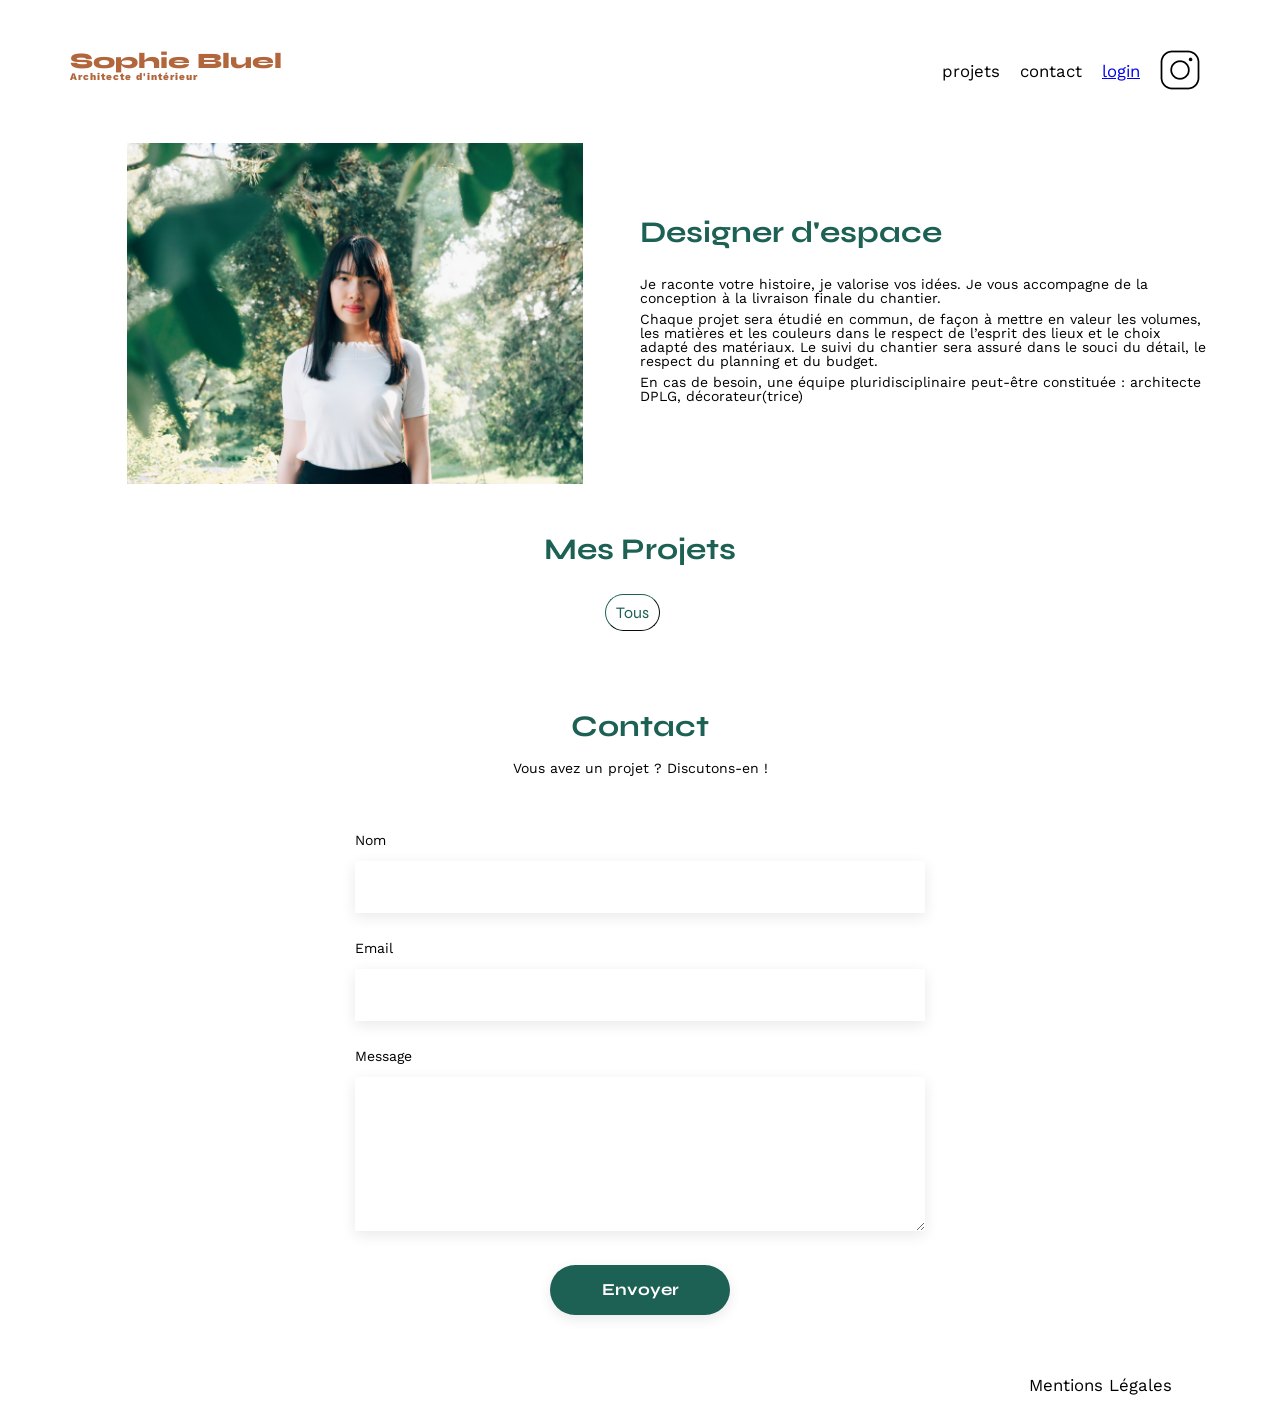
==== FrontEnd/index.html @ 935d4b72 "re initialisation git de la branche main du projet" ====
<!DOCTYPE html>
<html lang="fr">

<head>
	<meta charset="UTF-8">
	<title>Sophie Bluel - Architecte d'intérieur</title>
	<meta name="viewport" content="width=device-width, initial-scale=1.0">
	<link rel="preconnect" href="https://fonts.googleapis.com">
	<link rel="preconnect" href="https://fonts.gstatic.com" crossorigin>
	<link href="https://fonts.googleapis.com/css2?family=Syne:wght@700;800&family=Work+Sans&display=swap"
		rel="stylesheet">
	<meta name="description" content="">
	<script type="module" src="/Backend/category.js" defer></script>
	<script type="module" src="/Backend/works.js" defer></script>
	<script type="module" src="/Backend/filtres.js" defer></script>
	<link rel="stylesheet" href="./assets/style.css">
</head>

<body>
	<header>
		<h1>Sophie Bluel <span>Architecte d'intérieur</span></h1>
		<nav>
			<ul>
				<li>projets</li>
				<li>contact</li>
				<a href="./connection.html">
					<li>login</li>
				</a>
				<li><img src="./assets/icons/instagram.png" alt="Instagram"></li>
			</ul>
		</nav>
	</header>
	<main>
		<section id="introduction">
			<figure>
				<img src="./assets/images/sophie-bluel.png" alt="">
			</figure>
			<article>
				<h2>Designer d'espace</h2>
				<p>Je raconte votre histoire, je valorise vos idées. Je vous accompagne de la conception à la livraison
					finale du chantier.</p>
				<p>Chaque projet sera étudié en commun, de façon à mettre en valeur les volumes, les matières et les
					couleurs dans le respect de l’esprit des lieux et le choix adapté des matériaux. Le suivi du
					chantier sera assuré dans le souci du détail, le respect du planning et du budget.</p>
				<p>En cas de besoin, une équipe pluridisciplinaire peut-être constituée : architecte DPLG,
					décorateur(trice)</p>
			</article>
		</section>
		<section id="portfolio">
			<h2>Mes Projets</h2>
			<div id="filtres">
				<button data-category-id="0">
					Tous
				</button>
			</div>
			<div class="gallery">
				
			</div>
		</section>
		<section id="contact">
			<h2>Contact</h2>
			<p>Vous avez un projet ? Discutons-en !</p>
			<form action="#" method="post">
				<label for="name">Nom</label>
				<input type="text" name="name" id="name">
				<label for="email">Email</label>
				<input type="email" name="email" id="email">
				<label for="message">Message</label>
				<textarea name="message" id="message" cols="30" rows="10"></textarea>
				<input type="submit" value="Envoyer">
			</form>
		</section>
	</main>

	<footer>
		<nav>
			<ul>
				<li>Mentions Légales</li>
			</ul>
		</nav>
	</footer>
</body>

</html>
---- FrontEnd/assets/style.css ----
/* http://meyerweb.com/eric/tools/css/reset/
   v2.0 | 20110126
   License: none (public domain)
*/

html,
body,
div,
span,
applet,
object,
iframe,
h1,
h2,
h3,
h4,
h5,
h6,
p,
blockquote,
pre,
a,
abbr,
acronym,
address,
big,
cite,
code,
del,
dfn,
em,
img,
ins,
kbd,
q,
s,
samp,
small,
strike,
strong,
sub,
sup,
tt,
var,
b,
u,
i,
center,
dl,
dt,
dd,
ol,
ul,
li,
fieldset,
form,
label,
legend,
table,
caption,
tbody,
tfoot,
thead,
tr,
th,
td,
article,
aside,
canvas,
details,
embed,
figure,
figcaption,
footer,
header,
hgroup,
menu,
nav,
output,
ruby,
section,
summary,
time,
mark,
audio,
video {
	margin: 0;
	padding: 0;
	border: 0;
	font-size: 100%;
	font: inherit;
	vertical-align: baseline;
}

/* HTML5 display-role reset for older browsers */
article,
aside,
details,
figcaption,
figure,
footer,
header,
hgroup,
menu,
nav,
section {
	display: block;
}

body {
	line-height: 1;
}

ol,
ul {
	list-style: none;
}

blockquote,
q {
	quotes: none;
}

blockquote:before,
blockquote:after,
q:before,
q:after {
	content: '';
	content: none;
}

table {
	border-collapse: collapse;
	border-spacing: 0;
}

/** end reset css**/
body {
	max-width: 1140px;
	margin: auto;
	font-family: 'Work Sans';
	font-size: 14px;
}

header {
	display: flex;
	justify-content: space-between;
	margin: 50px 0
}

section {
	margin: 50px 0
}

h1 {
	display: flex;
	flex-direction: column;
	font-family: 'Syne';
	font-size: 22px;
	font-weight: 800;
	color: #B1663C
}

h1>span {
	font-family: 'Work Sans';
	font-size: 10px;
	letter-spacing: 0.1em;
	;
}

h2 {
	font-family: 'Syne';
	font-weight: 700;
	font-size: 30px;
	color: #1D6154
}

nav ul {
	display: flex;
	align-items: center;
	list-style-type: none;

}

nav li {
	padding: 0 10px;
	font-size: 1.2em;
}

li:hover {
	color: #B1663C;
}

#introduction {
	display: flex;
	align-items: center;
}

#introduction figure {
	flex: 1
}

#introduction img {
	display: block;
	margin: auto;
	width: 80%;
}

#introduction article {
	flex: 1
}

#introduction h2 {
	margin-bottom: 1em;
}

#introduction p {
	margin-bottom: 0.5em;
}

#portfolio h2 {
	text-align: center;
	margin-bottom: 1em;
}

.gallery {
	width: 100%;
	display: grid;
	grid-template-columns: 1fr 1fr 1fr;
	grid-column-gap: 20px;
	grid-row-gap: 20px;
}

.gallery img {
	width: 100%;

}

#contact {
	width: 50%;
	margin: auto;
}

#contact>* {
	text-align: center;

}

#contact h2 {
	margin-bottom: 20px;
}

#contact form {
	text-align: left;
	margin-top: 30px;
	display: flex;
	flex-direction: column;
}

#contact input {
	height: 50px;
	font-size: 1.2em;
	border: none;
	box-shadow: 0px 4px 14px rgba(0, 0, 0, 0.09);
}

#contact label {
	margin: 2em 0 1em 0;
}

#contact textarea {
	border: none;
	box-shadow: 0px 4px 14px rgba(0, 0, 0, 0.09);
}

input[type="submit"] {
	font-family: 'Syne';
	font-weight: 700;
	color: white;
	background-color: #1D6154;
	margin: 2em auto;
	width: 180px;
	text-align: center;
	border-radius: 60px;
}

footer nav ul {
	display: flex;
	justify-content: flex-end;
	margin: 2em
}

/* les filtres */
button {

	border-color: #1D6154;
	border-width: 1px;
	background-color: white;
	border-radius: 60px;
	color: #1D6154;
	font-size: 16px;
	text-align: center;
	font-family: 'Syne';
}

#filtres {
	display: flex;
	justify-content: center;
	margin-bottom: 30px;
	height: 37px;
}
#filtres button {
padding-left: 10px;
padding-right: 10px;
margin-right: 15px;
}

button:hover {
	background-color: #1D6154;
	color: white;
}

.active {
	background-color: #1D6154;
	color: white;
}

/* log in */
#log_in>* {
	text-align: center;

}

#log_in h2 {
	margin-bottom: 20px;
}

#log_in input {
	height: 50px;
	font-size: 1.2em;
	border: none;
	box-shadow: 0px 4px 14px rgba(0, 0, 0, 0.09);
}

#log_in label {
	margin: 2em 0 1em 0;
	width: 379px;
	margin-left: auto;
	margin-right: auto;
}
#log_in form {
	text-align: left;
	margin-top: 30px;
	display: flex;
	flex-direction: column;
}
#input_email {
	width: 379px;
	margin-left: auto;
	margin-right: auto;
}
#input_password {
	width: 379px;
	margin-left: auto;
	margin-right: auto;
}
#log_in a {
	display: block;
	margin-left: auto;
	margin-right: auto;
	color: #3D3D3D;
}
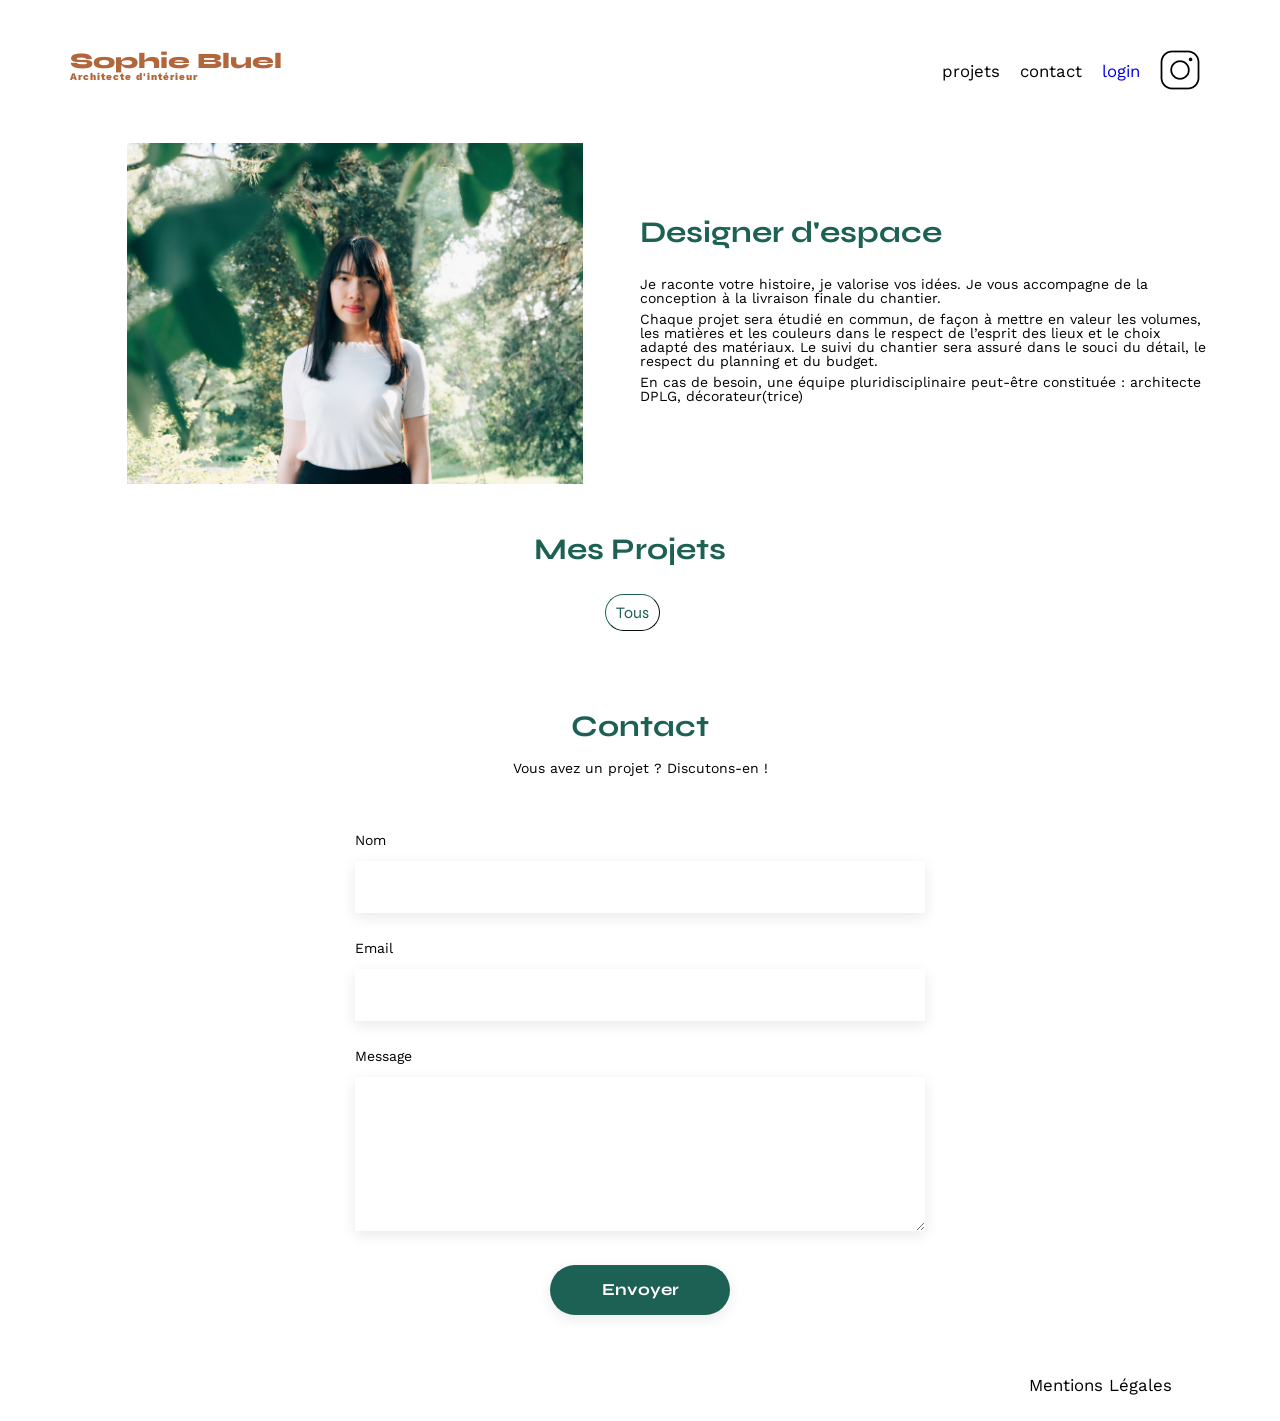
==== commit 398c1542: "integration de la modale avec apparition et supression des works plus gestion du local storage" ====
--- a/FrontEnd/index.html
+++ b/FrontEnd/index.html
@@ -9,76 +9,119 @@
 	<link rel="preconnect" href="https://fonts.gstatic.com" crossorigin>
 	<link href="https://fonts.googleapis.com/css2?family=Syne:wght@700;800&family=Work+Sans&display=swap"
 		rel="stylesheet">
+	<link rel="stylesheet"
+		href="https://fonts.googleapis.com/css2?family=Material+Symbols+Outlined:opsz,wght,FILL,GRAD@24,400,0,0" />
 	<meta name="description" content="">
 	<script type="module" src="/Backend/category.js" defer></script>
 	<script type="module" src="/Backend/works.js" defer></script>
 	<script type="module" src="/Backend/filtres.js" defer></script>
+	<script type="module" src="/Backend/worksModale.js" defer></script>
+	<script type="module" src="/Backend/modale.js" defer></script>
+	<script type="module" src="/Backend/delete_works.js" defer></script>
+	<script type="module" src="/Backend/connection.js" defer></script>
+	<script type="module" src="/Backend/token.js" defer></script>
 	<link rel="stylesheet" href="./assets/style.css">
 </head>
 
 <body>
-	<header>
-		<h1>Sophie Bluel <span>Architecte d'intérieur</span></h1>
-		<nav>
-			<ul>
-				<li>projets</li>
-				<li>contact</li>
-				<a href="./connection.html">
-					<li>login</li>
-				</a>
-				<li><img src="./assets/icons/instagram.png" alt="Instagram"></li>
-			</ul>
-		</nav>
-	</header>
-	<main>
-		<section id="introduction">
-			<figure>
-				<img src="./assets/images/sophie-bluel.png" alt="">
-			</figure>
-			<article>
-				<h2>Designer d'espace</h2>
-				<p>Je raconte votre histoire, je valorise vos idées. Je vous accompagne de la conception à la livraison
-					finale du chantier.</p>
-				<p>Chaque projet sera étudié en commun, de façon à mettre en valeur les volumes, les matières et les
-					couleurs dans le respect de l’esprit des lieux et le choix adapté des matériaux. Le suivi du
-					chantier sera assuré dans le souci du détail, le respect du planning et du budget.</p>
-				<p>En cas de besoin, une équipe pluridisciplinaire peut-être constituée : architecte DPLG,
-					décorateur(trice)</p>
-			</article>
-		</section>
-		<section id="portfolio">
-			<h2>Mes Projets</h2>
-			<div id="filtres">
-				<button data-category-id="0">
-					Tous
-				</button>
+	<aside>
+		<div id="modale">
+			<span id="croix" class="material-symbols-outlined">
+				close
+			</span>
+			<h2>Galerie photo</h2>
+			<div class="gallery-modale">
 			</div>
-			<div class="gallery">
-				
+			<div id="ligne"></div>
+			<input type="button" value="Ajouter une photo">
+		</div>
+	</aside>
+	<div id="main-container">
+		<div id="modify-header" class="edition">
+			<div id="edition-mode">
+				<span class="material-symbols-outlined">
+					edit_square
+				</span>
+				<div id="space"></div>
+				<p>Mode edition</p>
 			</div>
-		</section>
-		<section id="contact">
-			<h2>Contact</h2>
-			<p>Vous avez un projet ? Discutons-en !</p>
-			<form action="#" method="post">
-				<label for="name">Nom</label>
-				<input type="text" name="name" id="name">
-				<label for="email">Email</label>
-				<input type="email" name="email" id="email">
-				<label for="message">Message</label>
-				<textarea name="message" id="message" cols="30" rows="10"></textarea>
-				<input type="submit" value="Envoyer">
-			</form>
-		</section>
-	</main>
+		</div>
+		<header>
+			<h1>Sophie Bluel <span>Architecte d'intérieur</span></h1>
+			<nav>
+				<ul>
+					<li>projets</li>
+					<li>contact</li>
+					<a href="./connection.html">
+						<li>login</li>
+					</a>
+					<li><img src="./assets/icons/instagram.png" alt="Instagram"></li>
+				</ul>
+			</nav>
+		</header>
+		<main>
+			<section id="introduction">
+				<figure>
+					<img src="./assets/images/sophie-bluel.png" alt="">
+				</figure>
+				<article>
+					<h2>Designer d'espace</h2>
+					<p>Je raconte votre histoire, je valorise vos idées. Je vous accompagne de la conception à la
+						livraison
+						finale du chantier.</p>
+					<p>Chaque projet sera étudié en commun, de façon à mettre en valeur les volumes, les matières et les
+						couleurs dans le respect de l’esprit des lieux et le choix adapté des matériaux. Le suivi du
+						chantier sera assuré dans le souci du détail, le respect du planning et du budget.</p>
+					<p>En cas de besoin, une équipe pluridisciplinaire peut-être constituée : architecte DPLG,
+						décorateur(trice)</p>
+				</article>
+			</section>
+			<section id="portfolio">
+				<div id="modify-project">
+					<h2>Mes Projets</h2>
+					<div id="space"></div>
+					<div id="space"></div>
+					<div id="modify" class="edition">
+						<span class="material-symbols-outlined">
+							edit_square
+						</span>
+						<div id="space"></div>
+						<p>Modifier</p>
+					</div>
+				</div>
 
-	<footer>
-		<nav>
-			<ul>
-				<li>Mentions Légales</li>
-			</ul>
-		</nav>
-	</footer>
+				<div id="filtres">
+					<button data-category-id="0">
+						Tous
+					</button>
+				</div>
+				<div class="gallery">
+
+				</div>
+			</section>
+			<section id="contact">
+				<h2>Contact</h2>
+				<p>Vous avez un projet ? Discutons-en !</p>
+				<form action="#" method="post">
+					<label for="name">Nom</label>
+					<input type="text" name="name" id="name">
+					<label for="email">Email</label>
+					<input type="email" name="email" id="email">
+					<label for="message">Message</label>
+					<textarea name="message" id="message" cols="30" rows="10"></textarea>
+					<input type="submit" value="Envoyer">
+				</form>
+			</section>
+		</main>
+
+		<footer>
+			<nav>
+				<ul>
+					<li>Mentions Légales</li>
+				</ul>
+			</nav>
+		</footer>
+	</div>
 </body>
 
 </html>
--- a/FrontEnd/assets/style.css
+++ b/FrontEnd/assets/style.css
@@ -109,6 +109,7 @@
 
 body {
 	line-height: 1;
+	overflow-x: hidden;
 }
 
 ol,
@@ -148,6 +149,10 @@
 	margin: 50px 0
 }
 
+a {
+	text-decoration: none;
+}
+
 section {
 	margin: 50px 0
 }
@@ -309,10 +314,11 @@
 	margin-bottom: 30px;
 	height: 37px;
 }
+
 #filtres button {
-padding-left: 10px;
-padding-right: 10px;
-margin-right: 15px;
+	padding-left: 10px;
+	padding-right: 10px;
+	margin-right: 15px;
 }
 
 button:hover {
@@ -348,25 +354,172 @@
 	margin-left: auto;
 	margin-right: auto;
 }
+
 #log_in form {
 	text-align: left;
 	margin-top: 30px;
 	display: flex;
 	flex-direction: column;
 }
+
 #input_email {
 	width: 379px;
 	margin-left: auto;
 	margin-right: auto;
 }
+
 #input_password {
 	width: 379px;
 	margin-left: auto;
 	margin-right: auto;
 }
+
 #log_in a {
 	display: block;
 	margin-left: auto;
 	margin-right: auto;
 	color: #3D3D3D;
+}
+
+/* css apres l'hautentification de sophie */
+#modify-header {
+	width: 100vw;
+	height: 59px;
+	background-color: black;
+	margin-left: -62px;
+	justify-content: center;
+}
+
+#edition-mode {
+	display: flex;
+	margin-top: auto;
+	margin-bottom: auto;
+}
+
+#space {
+	width: 10px;
+	height: 19px;
+}
+
+#modify-header span {
+	color: white;
+	height: 19px;
+	width: 19px;
+}
+
+#modify-header p {
+	color: white;
+	margin-top: 3px;
+}
+
+#modify-project {
+	display: flex;
+	justify-content: center;
+}
+
+#modify {
+	cursor: pointer;
+}
+
+#modify p {
+	margin-top: 8px;
+}
+.edition {
+	display: none;
+}
+
+/* modale */
+aside {
+	position: fixed;
+	justify-content: center;
+	display: none;
+	z-index: 100;
+	top: 50%;
+	transform: translateY(-50%);
+	align-items: center;
+	left: 50%;
+	transform: translateX(-50%);
+
+}
+
+#modale {
+	width: 45vw;
+	height: 92vh;
+	background-color: white;
+	border-radius: 10px;
+	position: absolute;
+}
+
+#croix {
+	position: absolute;
+	top: 10px;
+	right: 10px;
+	cursor: pointer;
+}
+
+#modale h2 {
+	text-align: center;
+	color: black;
+	font-family: 'work sans';
+	font-size: 26px;
+	font-weight: 400;
+	margin-top: 40px;
+	margin-bottom: 30px;
+}
+
+.gallery-modale {
+	display: grid;
+	grid-template-columns: 1fr 1fr 1fr 1fr 1fr;
+	grid-row-gap: 25px;
+	grid-column-gap: 10px;
+	margin-left: 10%;
+	margin-right: 10%;
+	height: 65%;
+	overflow: auto;
+}
+
+.gallery-modale img {
+	width: 100%;
+	height: 102.57px;
+}
+
+.gallery-modale span {
+	position: absolute;
+	color: white;
+	background-color: black;
+	cursor: pointer;
+	margin-left: 60px;
+}
+
+.gallery-modale figure {
+	position: relative;
+}
+
+#ligne {
+	position: absolute;
+	width: 80%;
+	background-color: gray;
+	height: 2px;
+	left: 50%;
+	bottom: 80px;
+	transform: translateX(-50%);
+
+}
+
+#modale input {
+	cursor: pointer;
+	border-width: 1px;
+	background-color: #1D6154;
+	border-radius: 60px;
+	color: white;
+	font-size: 14px;
+	text-align: center;
+	font-family: 'Syne';
+	padding: 10px 30px 10px 30px;
+	font-weight: 700;
+	bottom: 20px;
+	position: absolute;
+	left: 50%;
+	transform: translateX(-50%);
+
 }
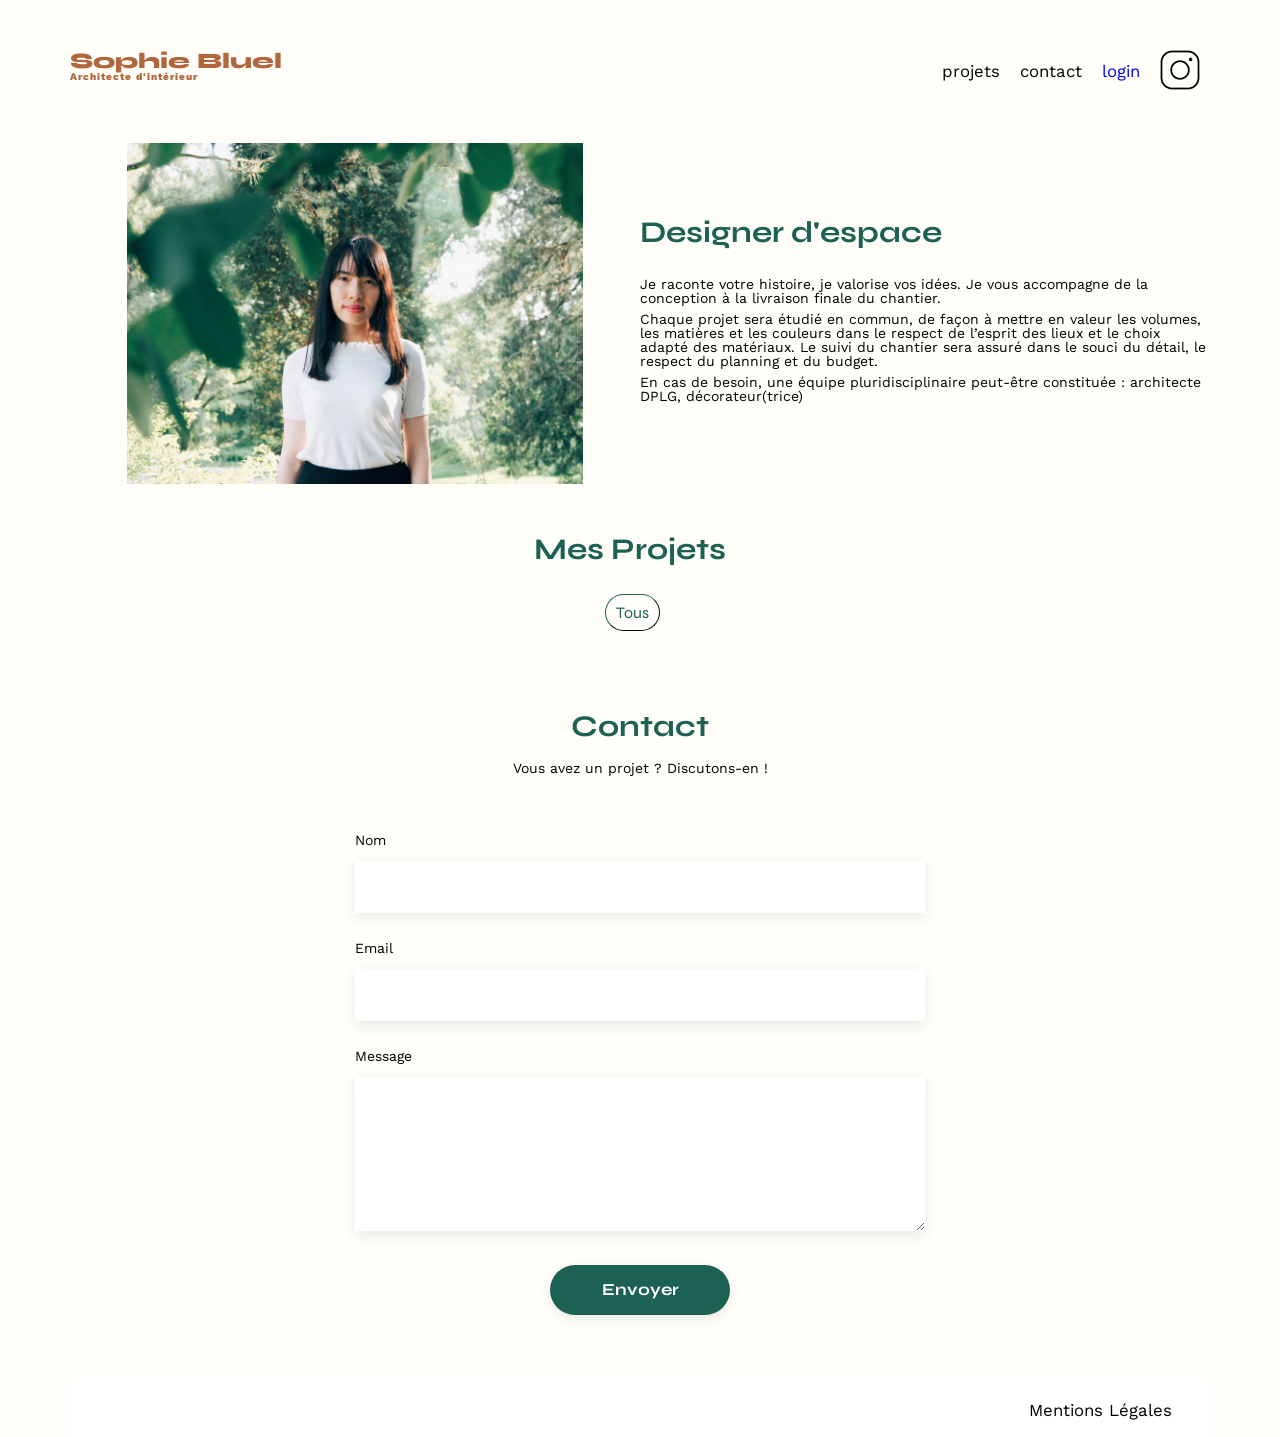
==== commit d6382167: "integration modale 2 et finalisation des modales avec supression et envoie des works" ====
--- a/FrontEnd/index.html
+++ b/FrontEnd/index.html
@@ -18,22 +18,59 @@
 	<script type="module" src="/Backend/worksModale.js" defer></script>
 	<script type="module" src="/Backend/modale.js" defer></script>
 	<script type="module" src="/Backend/delete_works.js" defer></script>
-	<script type="module" src="/Backend/connection.js" defer></script>
 	<script type="module" src="/Backend/token.js" defer></script>
+	<script type="module" src="/Backend/add_photos.js" defer></script>
+	<script type="module" src="/Backend/category_modale.js" defer></script>
 	<link rel="stylesheet" href="./assets/style.css">
 </head>
 
 <body>
-	<aside>
+	<aside id="modale_1">
 		<div id="modale">
-			<span id="croix" class="material-symbols-outlined">
+			<span id="croix_1" class="material-symbols-outlined">
 				close
 			</span>
 			<h2>Galerie photo</h2>
 			<div class="gallery-modale">
 			</div>
 			<div id="ligne"></div>
-			<input type="button" value="Ajouter une photo">
+			<input id="btn_modale_1" type="button" value="Ajouter une photo">
+		</div>
+	</aside>
+	<aside id="modale_2">
+		<div id="modale">
+			<span id="fleche" class="material-symbols-outlined">
+				arrow_back
+			</span>
+			<span id="croix_2" class="material-symbols-outlined">
+				close
+			</span>
+			<h2>Ajout photo</h2>
+			<form id="form_2">
+				<div id="upload">
+					<img src="" alt="">
+					<span class="material-symbols-outlined">
+						imagesmode
+					</span>
+					<label for="file">+ Ajouter une photo</label>
+					<input type="file" id="file" accept="image/*">
+					<p>jpg, png : 4mo max</p>
+				</div>
+				<div id="upload_input">
+					<div id="upload_input_1">
+						<label for="titre">Titre</label>
+						<input type="text" name="titre" id="title">
+					</div>
+					<div id="upload_input_2">
+						<label for="options">Catégorie</label>
+						<input list="options" id="optionInput" name="options">
+						<datalist id="options">
+						</datalist>
+					</div>
+				</div>
+				<input id="btn_modale_2" type="submit" value="valider">
+			</form>
+			<div id="ligne"></div>
 		</div>
 	</aside>
 	<div id="main-container">
@@ -113,7 +150,6 @@
 				</form>
 			</section>
 		</main>
-
 		<footer>
 			<nav>
 				<ul>
--- a/FrontEnd/assets/style.css
+++ b/FrontEnd/assets/style.css
@@ -141,6 +141,7 @@
 	margin: auto;
 	font-family: 'Work Sans';
 	font-size: 14px;
+	background-color: #FFFEF8;
 }
 
 header {
@@ -294,13 +295,26 @@
 	justify-content: flex-end;
 	margin: 2em
 }
-
+footer{
+	height: 60px;
+	background-color: white;
+}
+#main-container footer{
+	height: 60px;
+	background-color: white;
+}
+#main-container footer li{
+	margin-top: 25px;
+}
+footer li{
+	margin-top: 25px;
+}
 /* les filtres */
 button {
 
 	border-color: #1D6154;
 	border-width: 1px;
-	background-color: white;
+	background-color: #FFFEF8;
 	border-radius: 60px;
 	color: #1D6154;
 	font-size: 16px;
@@ -332,6 +346,9 @@
 }
 
 /* log in */
+#log_in{
+	margin-bottom: 0px;
+}
 #log_in>* {
 	text-align: center;
 
@@ -450,7 +467,13 @@
 	position: absolute;
 }
 
-#croix {
+#croix_1 {
+	position: absolute;
+	top: 10px;
+	right: 10px;
+	cursor: pointer;
+}
+#croix_2 {
 	position: absolute;
 	top: 10px;
 	right: 10px;
@@ -488,7 +511,7 @@
 	color: white;
 	background-color: black;
 	cursor: pointer;
-	margin-left: 60px;
+	margin-left: 57px;
 }
 
 .gallery-modale figure {
@@ -506,7 +529,7 @@
 
 }
 
-#modale input {
+#btn_modale_1 {
 	cursor: pointer;
 	border-width: 1px;
 	background-color: #1D6154;
@@ -522,4 +545,101 @@
 	left: 50%;
 	transform: translateX(-50%);
 
+}
+#modale_2{
+	display: none;
+}
+#fleche {
+	position: absolute;
+	top: 10px;
+	left: 10px;
+	cursor: pointer;
+}
+#upload {
+	width: 420px;
+	height: 169px;
+	background-color: #E8F1F6;
+	display: block;
+	margin-left: auto;
+	margin-right: auto;
+}
+#upload img{
+	position: absolute;
+	width: 173px;
+	height: 169px;
+	margin-left: 123px;
+	display: none;
+}
+#upload input[type="file"]{
+	display: none;
+}
+#upload label{
+	display: flex;
+	justify-content: center;
+	align-items: center;
+	width: 173px;
+	height: 36px;
+	background-color: #CBD6DC;
+	color: #306685;
+	border-radius: 50px;
+	font-size: 14px;
+	font-weight: 500;
+	margin-left: auto;
+	margin-right: auto;
+	cursor: pointer;
+}
+#upload span{
+	display: flex;
+	justify-content: center;
+	font-size: 76px;
+	color: #B9C5CC;
+	padding-top: 18px;
+}
+#upload p{
+	display: flex;
+	justify-content: center;
+}
+#upload_input{
+	display: flex;
+	flex-direction: column;
+	align-items: center;
+}
+#upload_input input{
+	width: 420px;
+	height: 40px;
+	border: none;
+	box-shadow: 0 4px 8px rgba(0, 0, 0, 0.1);
+}
+#upload_input select{
+	width: 420px;
+	height: 40px;
+	border: none;
+	box-shadow: 0 4px 8px rgba(0, 0, 0, 0.1);
+}
+#upload_input_1{
+	display: flex;
+	flex-direction: column;
+	margin-top: 20px;
+}
+#upload_input_2{
+	display: flex;
+	flex-direction: column;
+	margin-top: 20px;
+}
+#btn_modale_2{
+	cursor: pointer;
+	border: none;
+	background-color: #A7A7A7;
+	border-radius: 60px;
+	color: white;
+	font-size: 14px;
+	text-align: center;
+	font-family: 'Syne';
+	padding: 10px 30px 10px 30px;
+	font-weight: 700;
+	bottom: 0px;
+	position: absolute;
+	left: 50%;
+	transform: translateX(-50%);
+	width: 237px;
 }
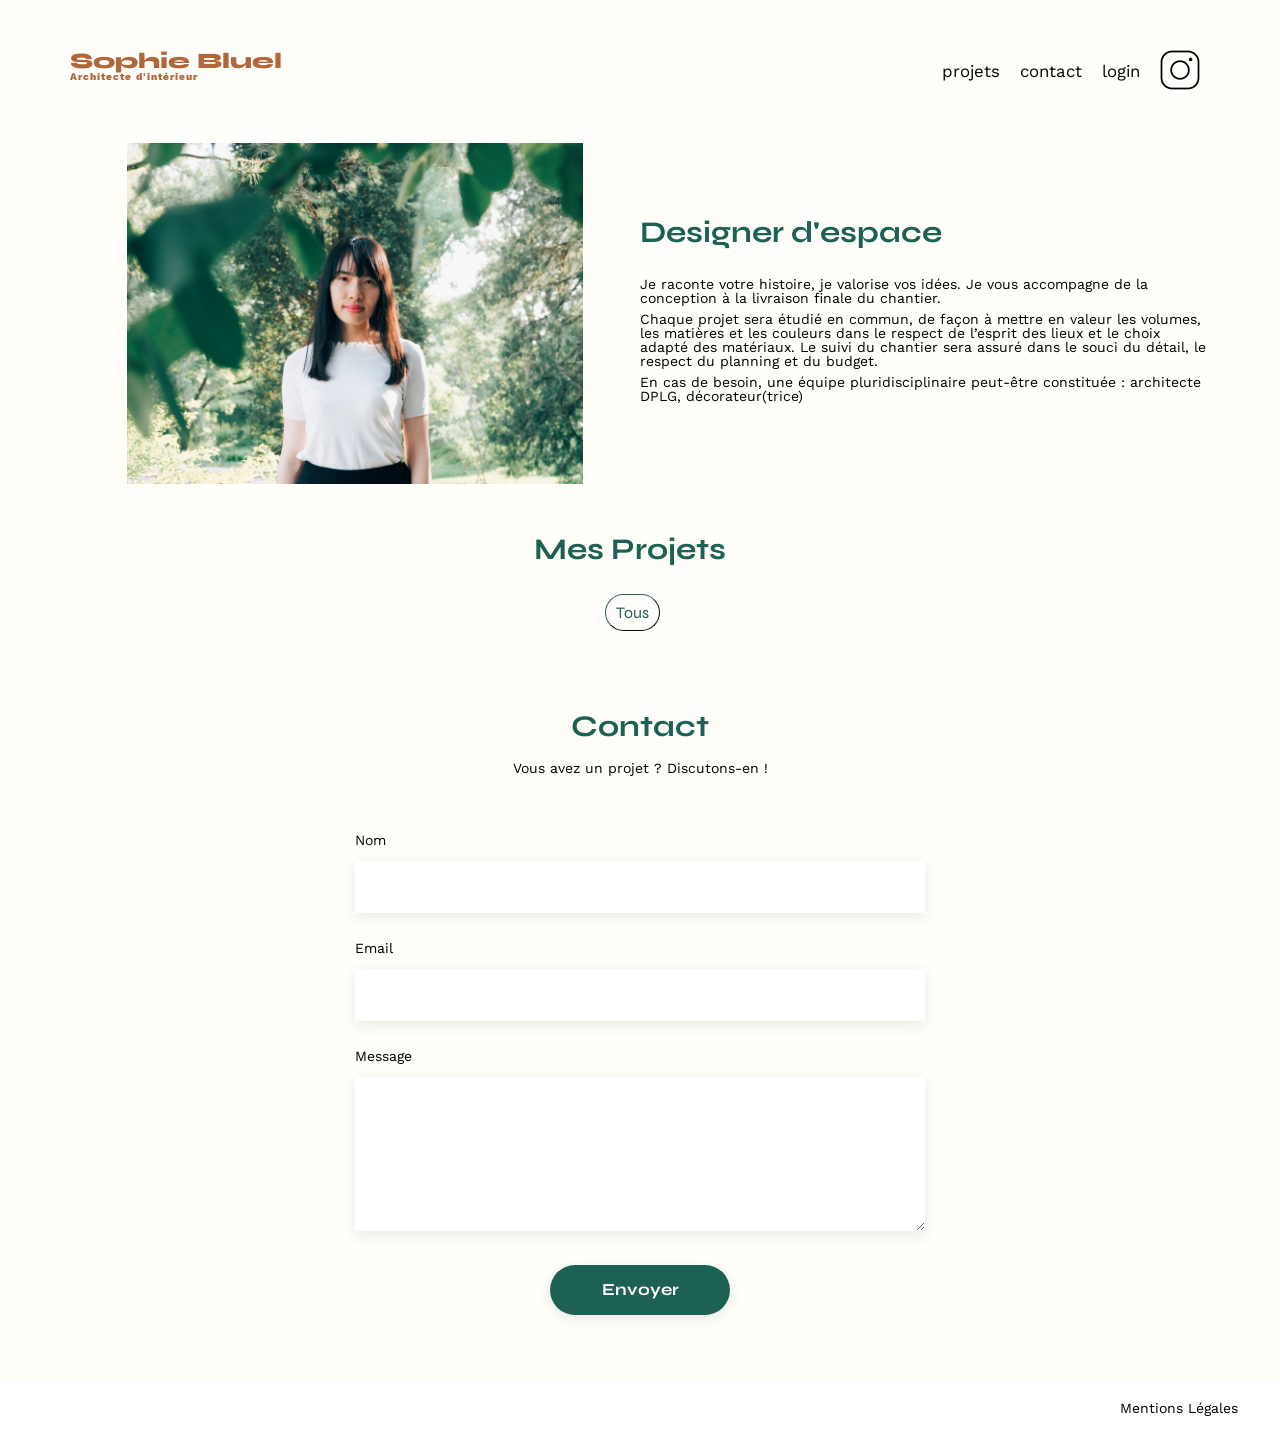
==== commit fb9c6a2f: "ajout et supression sans actualiser la page" ====
--- a/FrontEnd/index.html
+++ b/FrontEnd/index.html
@@ -12,15 +12,15 @@
 	<link rel="stylesheet"
 		href="https://fonts.googleapis.com/css2?family=Material+Symbols+Outlined:opsz,wght,FILL,GRAD@24,400,0,0" />
 	<meta name="description" content="">
-	<script type="module" src="/Backend/category.js" defer></script>
-	<script type="module" src="/Backend/works.js" defer></script>
-	<script type="module" src="/Backend/filtres.js" defer></script>
-	<script type="module" src="/Backend/worksModale.js" defer></script>
-	<script type="module" src="/Backend/modale.js" defer></script>
-	<script type="module" src="/Backend/delete_works.js" defer></script>
-	<script type="module" src="/Backend/token.js" defer></script>
-	<script type="module" src="/Backend/add_photos.js" defer></script>
-	<script type="module" src="/Backend/category_modale.js" defer></script>
+	<script type="module" src="category.js" defer></script>
+	<script type="module" src="works.js" defer></script>
+	<script type="module" src="filtres.js" defer></script>
+	<script type="module" src="worksModale.js" defer></script>
+	<script type="module" src="modale.js" defer></script>
+	<script type="module" src="delete_works.js" defer></script>
+	<script type="module" src="token.js" defer></script>
+	<script type="module" src="add_photos.js" defer></script>
+	<script type="module" src="category_modale.js" defer></script>
 	<link rel="stylesheet" href="./assets/style.css">
 </head>
 
@@ -63,9 +63,7 @@
 					</div>
 					<div id="upload_input_2">
 						<label for="options">Catégorie</label>
-						<input list="options" id="optionInput" name="options">
-						<datalist id="options">
-						</datalist>
+						<select name="options" id="options"></select>
 					</div>
 				</div>
 				<input id="btn_modale_2" type="submit" value="valider">
@@ -73,22 +71,26 @@
 			<div id="ligne"></div>
 		</div>
 	</aside>
+	<div id="modify-header" class="edition">
+		<div id="edition-mode">
+			<span class="material-symbols-outlined">
+				edit_square
+			</span>
+			<div id="space"></div>
+			<p>Mode edition</p>
+		</div>
+	</div>
 	<div id="main-container">
-		<div id="modify-header" class="edition">
-			<div id="edition-mode">
-				<span class="material-symbols-outlined">
-					edit_square
-				</span>
-				<div id="space"></div>
-				<p>Mode edition</p>
-			</div>
-		</div>
 		<header>
 			<h1>Sophie Bluel <span>Architecte d'intérieur</span></h1>
 			<nav>
 				<ul>
-					<li>projets</li>
-					<li>contact</li>
+					<a href="#portfolio">
+						<li>projets</li>
+					</a>
+					<a href="#contact">
+						<li>contact</li>
+					</a>
 					<a href="./connection.html">
 						<li>login</li>
 					</a>
@@ -150,14 +152,14 @@
 				</form>
 			</section>
 		</main>
-		<footer>
-			<nav>
-				<ul>
-					<li>Mentions Légales</li>
-				</ul>
-			</nav>
-		</footer>
 	</div>
+	<footer>
+		<nav>
+			<ul>
+				<li>Mentions Légales</li>
+			</ul>
+		</nav>
+	</footer>
 </body>
 
 </html>
--- a/FrontEnd/assets/style.css
+++ b/FrontEnd/assets/style.css
@@ -110,6 +110,7 @@
 body {
 	line-height: 1;
 	overflow-x: hidden;
+	background-color: #FFFEF8;
 }
 
 ol,
@@ -136,7 +137,7 @@
 }
 
 /** end reset css**/
-body {
+#main-container {
 	max-width: 1140px;
 	margin: auto;
 	font-family: 'Work Sans';
@@ -152,6 +153,7 @@
 
 a {
 	text-decoration: none;
+	color: black;
 }
 
 section {
@@ -296,18 +298,14 @@
 	margin: 2em
 }
 footer{
+	width: 100%;
 	height: 60px;
 	background-color: white;
 }
-#main-container footer{
-	height: 60px;
-	background-color: white;
-}
-#main-container footer li{
-	margin-top: 25px;
-}
 footer li{
-	margin-top: 25px;
+	margin-top: 20px;
+	font-family: 'work sans';
+	font-size: 14px;
 }
 /* les filtres */
 button {
@@ -403,7 +401,6 @@
 	width: 100vw;
 	height: 59px;
 	background-color: black;
-	margin-left: -62px;
 	justify-content: center;
 }
 
@@ -427,6 +424,9 @@
 #modify-header p {
 	color: white;
 	margin-top: 3px;
+	font-size: 14px;
+	font-family: 'work sans';
+	font-weight: 100;
 }
 
 #modify-project {
@@ -511,7 +511,7 @@
 	color: white;
 	background-color: black;
 	cursor: pointer;
-	margin-left: 57px;
+	right: 0;
 }
 
 .gallery-modale figure {
@@ -524,7 +524,7 @@
 	background-color: gray;
 	height: 2px;
 	left: 50%;
-	bottom: 80px;
+	bottom: 15%;
 	transform: translateX(-50%);
 
 }
@@ -540,7 +540,7 @@
 	font-family: 'Syne';
 	padding: 10px 30px 10px 30px;
 	font-weight: 700;
-	bottom: 20px;
+	bottom: 5%;
 	position: absolute;
 	left: 50%;
 	transform: translateX(-50%);
@@ -637,7 +637,7 @@
 	font-family: 'Syne';
 	padding: 10px 30px 10px 30px;
 	font-weight: 700;
-	bottom: 0px;
+	bottom: 0%;
 	position: absolute;
 	left: 50%;
 	transform: translateX(-50%);
